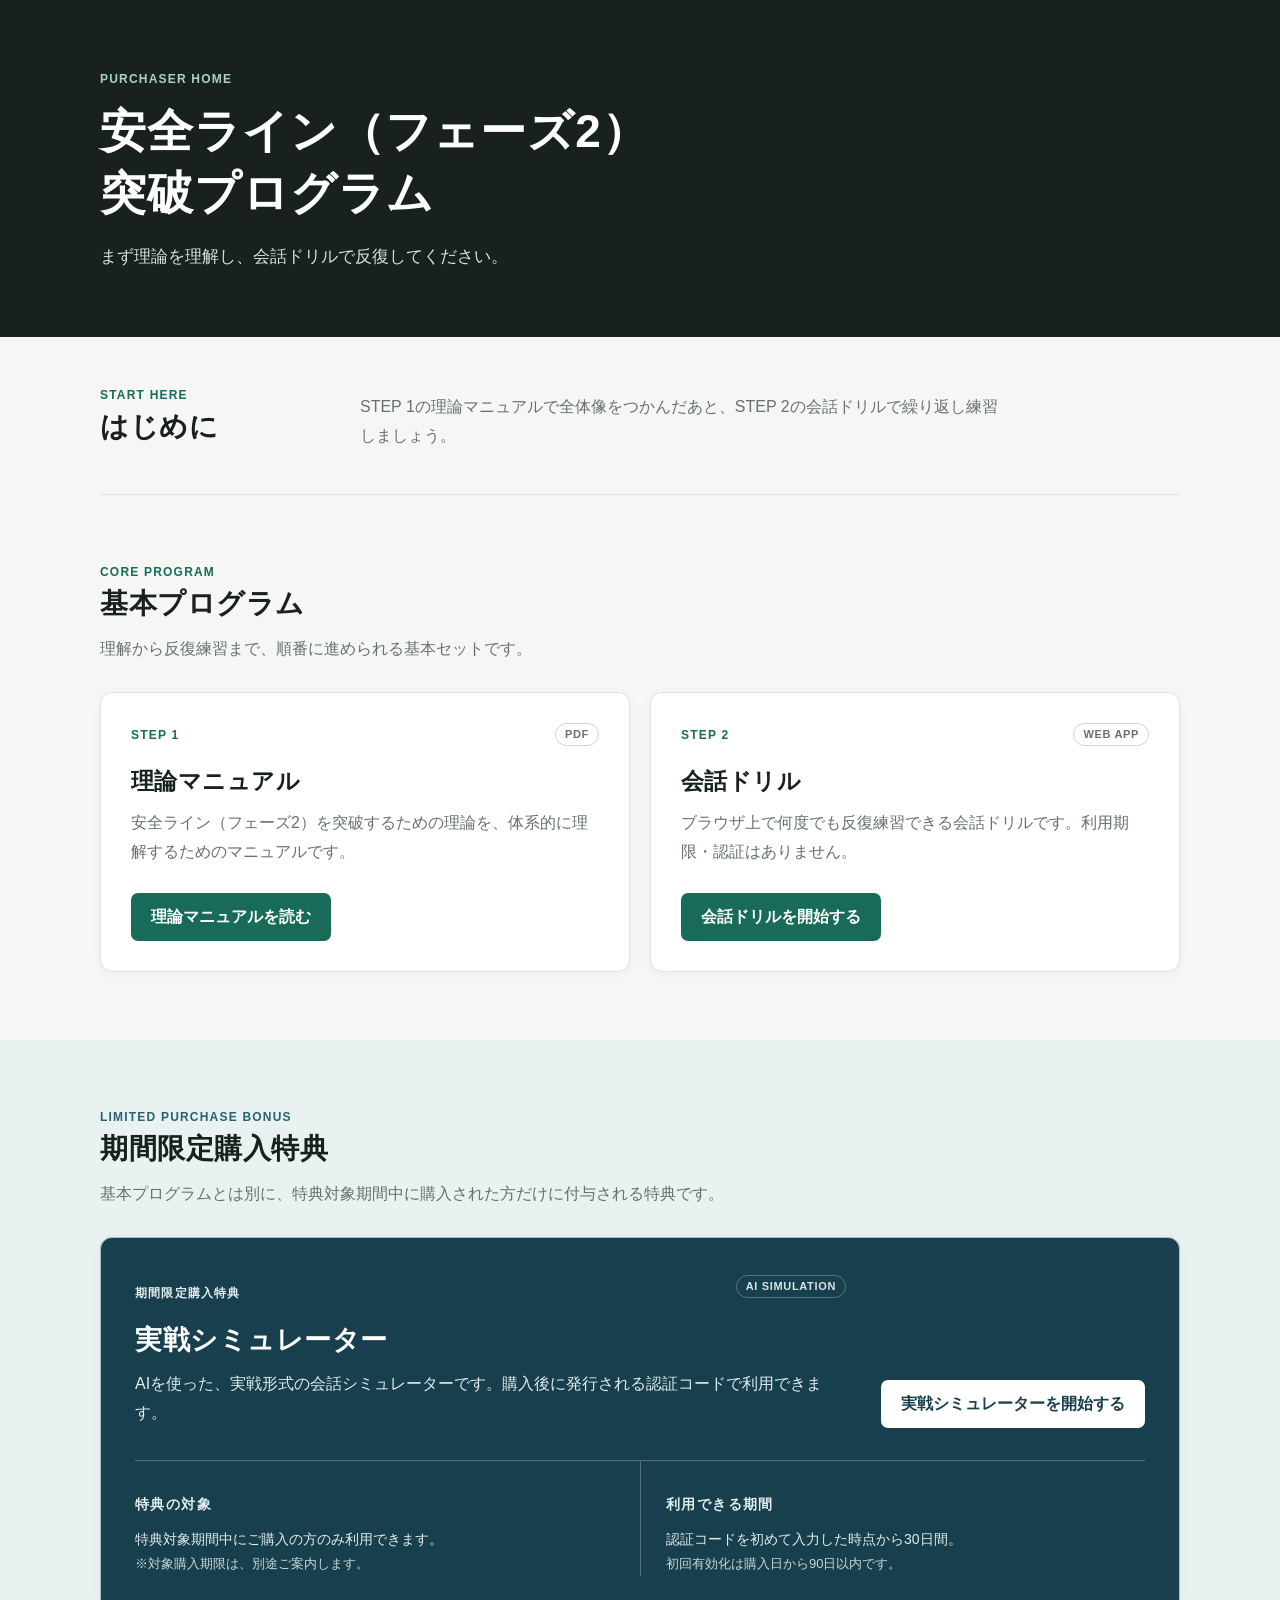
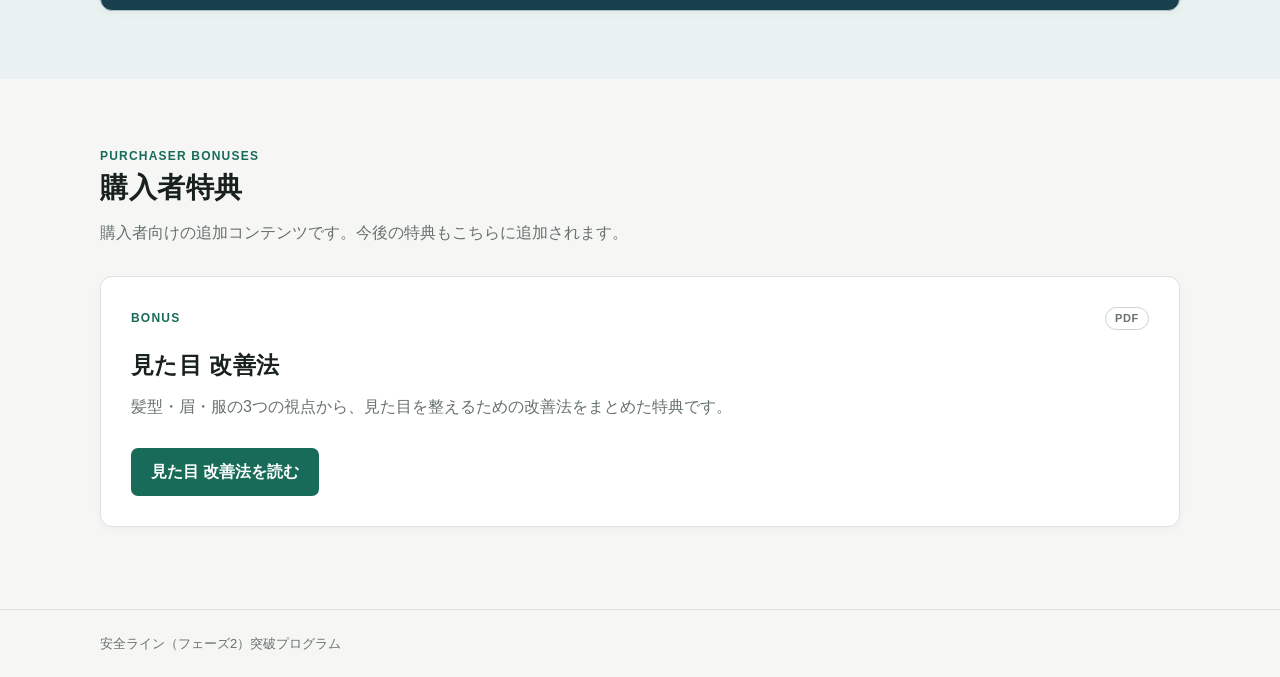
==== program-home/index.html @ c92be57f "Initial safe line program home" ====
<!doctype html>
<html lang="ja">
  <head>
    <meta charset="UTF-8" />
    <meta name="viewport" content="width=device-width, initial-scale=1.0" />
    <meta name="description" content="安全ライン（フェーズ2）突破プログラム 購入者向け商品ホーム" />
    <title>安全ライン（フェーズ2）突破プログラム</title>
    <link rel="stylesheet" href="style.css" />
  </head>
  <body>
    <header class="site-header">
      <div class="container">
        <p class="eyebrow">PURCHASER HOME</p>
        <h1>安全ライン（フェーズ2）<br />突破プログラム</h1>
        <p class="header-lead">まず理論を理解し、会話ドリルで反復してください。</p>
      </div>
    </header>

    <main>
      <section class="container intro" aria-labelledby="start-title">
        <div>
          <p class="section-label">START HERE</p>
          <h2 id="start-title">はじめに</h2>
        </div>
        <p>STEP 1の理論マニュアルで全体像をつかんだあと、STEP 2の会話ドリルで繰り返し練習しましょう。</p>
      </section>

      <section class="container section" aria-labelledby="program-title">
        <div class="section-heading">
          <p class="section-label">CORE PROGRAM</p>
          <h2 id="program-title">基本プログラム</h2>
          <p>理解から反復練習まで、順番に進められる基本セットです。</p>
        </div>
        <div class="card-grid program-grid">
          <article class="card program-card">
            <div class="card-topline">
              <p class="step">STEP 1</p>
              <span class="format">PDF</span>
            </div>
            <h3>理論マニュアル</h3>
            <p>安全ライン（フェーズ2）を突破するための理論を、体系的に理解するためのマニュアルです。</p>
            <a class="button" href="#manual-placeholder">理論マニュアルを読む</a>
          </article>
          <article class="card program-card">
            <div class="card-topline">
              <p class="step">STEP 2</p>
              <span class="format">WEB APP</span>
            </div>
            <h3>会話ドリル</h3>
            <p>ブラウザ上で何度でも反復練習できる会話ドリルです。利用期限・認証はありません。</p>
            <a class="button" href="#drill-placeholder">会話ドリルを開始する</a>
          </article>
        </div>
      </section>

      <section class="limited-section" aria-labelledby="limited-title">
        <div class="container">
          <div class="section-heading limited-heading">
            <p class="section-label">LIMITED PURCHASE BONUS</p>
            <h2 id="limited-title">期間限定購入特典</h2>
            <p>基本プログラムとは別に、特典対象期間中に購入された方だけに付与される特典です。</p>
          </div>
          <article class="card simulator-card">
            <div class="simulator-content">
              <div>
                <div class="card-topline">
                  <p class="bonus-badge">期間限定購入特典</p>
                  <span class="format">AI SIMULATION</span>
                </div>
                <h3>実戦シミュレーター</h3>
                <p>AIを使った、実戦形式の会話シミュレーターです。購入後に発行される認証コードで利用できます。</p>
              </div>
              <a class="button button-light" href="#simulator-placeholder">実戦シミュレーターを開始する</a>
            </div>
            <div class="deadline-notes" aria-label="利用条件">
              <div>
                <p class="note-label">特典の対象</p>
                <p>特典対象期間中にご購入の方のみ利用できます。<br /><span>※対象購入期限は、別途ご案内します。</span></p>
              </div>
              <div>
                <p class="note-label">利用できる期間</p>
                <p>認証コードを初めて入力した時点から30日間。<br /><span>初回有効化は購入日から90日以内です。</span></p>
              </div>
            </div>
          </article>
        </div>
      </section>

      <section class="container section bonus-section" aria-labelledby="bonus-title">
        <div class="section-heading">
          <p class="section-label">PURCHASER BONUSES</p>
          <h2 id="bonus-title">購入者特典</h2>
          <p>購入者向けの追加コンテンツです。今後の特典もこちらに追加されます。</p>
        </div>
        <div class="card-grid bonus-grid">
          <article class="card bonus-card">
            <div class="card-topline">
              <p class="step">BONUS</p>
              <span class="format">PDF</span>
            </div>
            <h3>見た目 改善法</h3>
            <p>髪型・眉・服の3つの視点から、見た目を整えるための改善法をまとめた特典です。</p>
            <a class="button button-secondary" href="#appearance-placeholder">見た目 改善法を読む</a>
          </article>
        </div>
      </section>
    </main>

    <footer class="site-footer"><div class="container">安全ライン（フェーズ2）突破プログラム</div></footer>
  </body>
</html>
---- program-home/style.css ----
:root { --ink:#18211f; --muted:#66716d; --line:#dce3df; --ground:#f6f7f5; --paper:#fff; --accent:#176b58; --accent-dark:#0f4d3f; --limited:#183f4d; --limited-pale:#e9f1f1; }
* { box-sizing:border-box; }
body { margin:0; background:var(--ground); color:var(--ink); font-family:-apple-system,BlinkMacSystemFont,"Hiragino Kaku Gothic ProN","Yu Gothic",Meiryo,sans-serif; font-size:16px; line-height:1.8; }
.container { width:min(1080px, calc(100% - 40px)); margin:0 auto; }
.site-header { background:var(--ink); color:#fff; padding:70px 0 64px; }
.eyebrow,.section-label,.step,.bonus-badge,.note-label { margin:0; font-size:12px; font-weight:700; letter-spacing:.1em; line-height:1.5; }
.eyebrow { color:#a9d2c5; }
h1,h2,h3 { margin:0; font-weight:700; letter-spacing:.02em; line-height:1.35; }
h1 { margin-top:12px; font-size:clamp(29px,4.4vw,46px); }
.header-lead { margin:18px 0 0; color:#d7e1dd; font-size:17px; }
.intro { display:flex; gap:80px; align-items:center; padding:44px 0; border-bottom:1px solid var(--line); }
.intro > div { min-width:180px; }
.section-label { color:var(--accent); }
h2 { font-size:28px; margin-top:4px; }
.intro p:last-child,.section-heading > p:last-child { margin:12px 0 0; color:var(--muted); }
.intro p:last-child { max-width:650px; }
.section { padding:68px 0; }
.section-heading { margin-bottom:28px; }
.card-grid { display:grid; gap:20px; }
.program-grid { grid-template-columns:repeat(2,1fr); }
.bonus-grid { grid-template-columns:repeat(auto-fit,minmax(280px,1fr)); }
.card { background:var(--paper); border:1px solid var(--line); border-radius:12px; padding:30px; box-shadow:0 2px 8px rgba(23,41,34,.04); }
.card-topline { display:flex; justify-content:space-between; gap:16px; align-items:center; }
.step { color:var(--accent); }
.format { border:1px solid #cad5d0; border-radius:999px; padding:3px 9px; color:var(--muted); font-size:11px; font-weight:700; letter-spacing:.06em; line-height:1.4; white-space:nowrap; }
h3 { font-size:23px; margin-top:20px; }
.card > p { margin:12px 0 26px; color:var(--muted); }
.button { display:inline-flex; justify-content:center; align-items:center; min-height:48px; padding:10px 20px; border-radius:7px; background:var(--accent); color:#fff; font-weight:700; line-height:1.5; text-decoration:none; transition:background .15s ease; }
.button:hover { background:var(--accent-dark); }
.limited-section { background:var(--limited-pale); padding:68px 0; }
.limited-heading .section-label { color:#276273; }
.simulator-card { border-color:#aabfc2; background:var(--limited); color:#fff; padding:34px; }
.simulator-content { display:flex; justify-content:space-between; gap:35px; align-items:end; }
.bonus-badge { color:#d3ea9c; }
.simulator-card .format { color:#d8e4e3; border-color:#537681; }
.simulator-card h3 { font-size:27px; }
.simulator-card p { margin:12px 0 0; color:#e2eded; }
.button-light { flex:0 0 auto; background:#fff; color:var(--limited); }
.button-light:hover { background:#e7f0ee; }
.deadline-notes { display:grid; grid-template-columns:1fr 1fr; gap:0; margin-top:32px; border-top:1px solid #50717a; }
.deadline-notes > div { padding:20px 22px 0 0; }
.deadline-notes > div + div { padding-left:25px; border-left:1px solid #50717a; }
.note-label { color:#b4d1d1; }
.deadline-notes p { font-size:14px; line-height:1.7; }
.deadline-notes span { color:#c7d7d6; font-size:13px; }
.bonus-section { padding-bottom:82px; }
.button-secondary { background:var(--accent); color:#fff; }
.button-secondary:hover { background:var(--accent-dark); }
.site-footer { border-top:1px solid var(--line); padding:22px 0; color:var(--muted); font-size:13px; }
@media (max-width:700px) { .container { width:min(100% - 32px,1080px); } .site-header { padding:48px 0; } .intro { display:block; padding:34px 0; } .intro p:last-child { margin-top:10px; } .section,.limited-section { padding:48px 0; } .program-grid,.deadline-notes { grid-template-columns:1fr; } .card { padding:25px; } .simulator-content { display:block; } .simulator-content .button { margin-top:25px; width:100%; } .deadline-notes > div + div { margin-top:16px; padding:20px 0 0; border-left:0; border-top:1px solid #50717a; } .deadline-notes > div { padding-right:0; } }
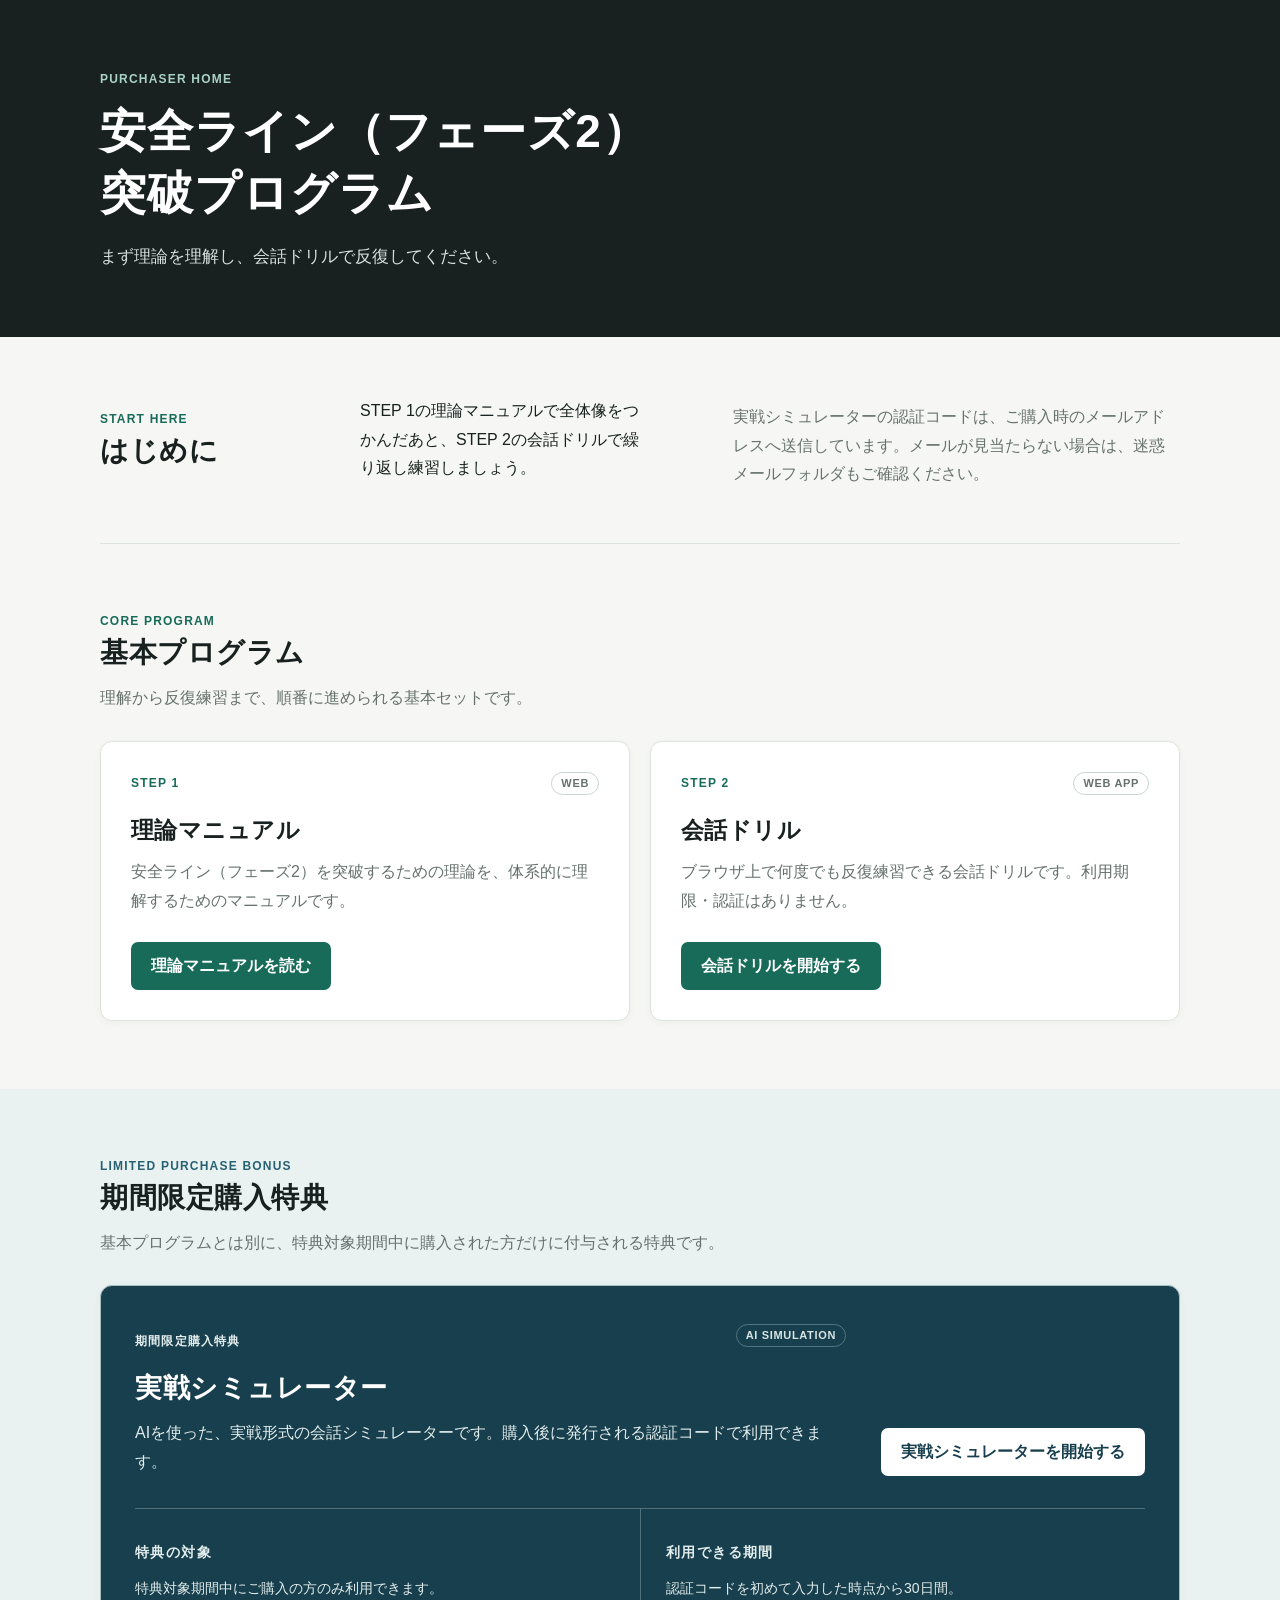
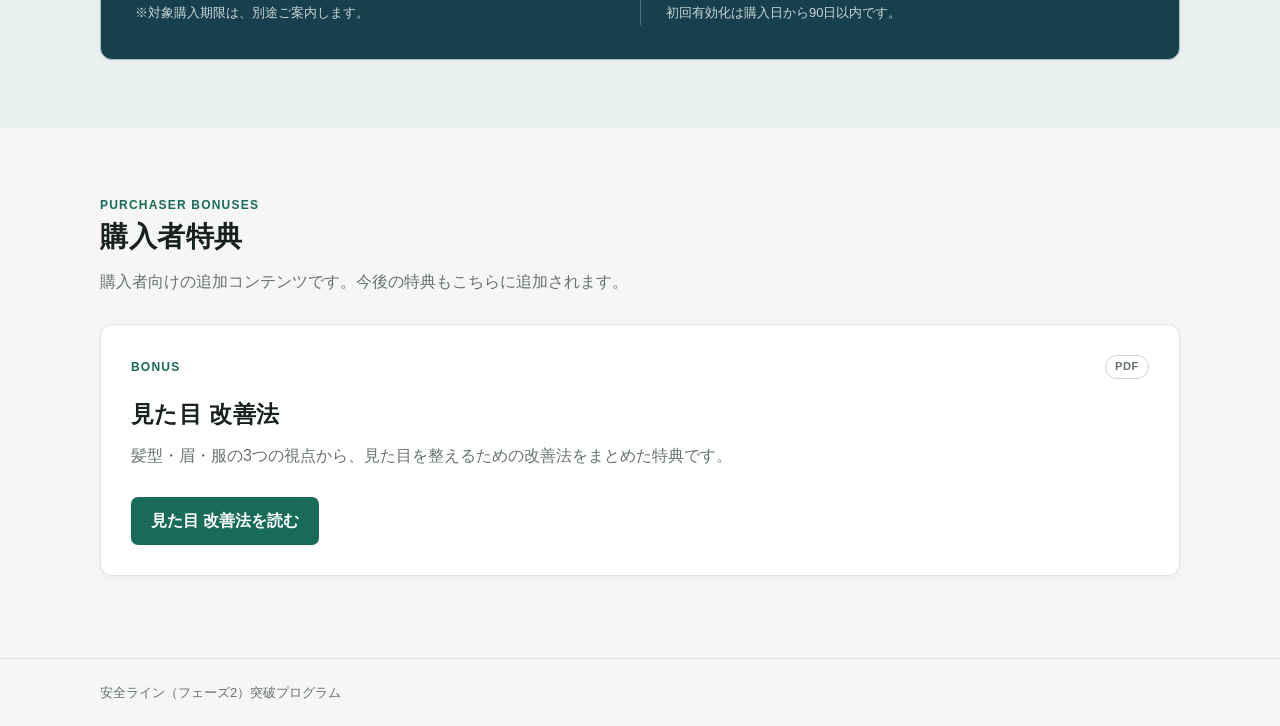
==== commit 23e333f7: "Update program home notice" ====
--- a/program-home/index.html
+++ b/program-home/index.html
@@ -23,6 +23,7 @@
           <h2 id="start-title">はじめに</h2>
         </div>
         <p>STEP 1の理論マニュアルで全体像をつかんだあと、STEP 2の会話ドリルで繰り返し練習しましょう。</p>
+        <p>実戦シミュレーターの認証コードは、ご購入時のメールアドレスへ送信しています。メールが見当たらない場合は、迷惑メールフォルダもご確認ください。</p>
       </section>
 
       <section class="container section" aria-labelledby="program-title">
@@ -35,11 +36,11 @@
           <article class="card program-card">
             <div class="card-topline">
               <p class="step">STEP 1</p>
-              <span class="format">PDF</span>
+              <span class="format">WEB</span>
             </div>
             <h3>理論マニュアル</h3>
             <p>安全ライン（フェーズ2）を突破するための理論を、体系的に理解するためのマニュアルです。</p>
-            <a class="button" href="#manual-placeholder">理論マニュアルを読む</a>
+            <a class="button" href="materials/safety-manual.html" target="_blank" rel="noopener">理論マニュアルを読む</a>
           </article>
           <article class="card program-card">
             <div class="card-topline">
@@ -48,7 +49,7 @@
             </div>
             <h3>会話ドリル</h3>
             <p>ブラウザ上で何度でも反復練習できる会話ドリルです。利用期限・認証はありません。</p>
-            <a class="button" href="#drill-placeholder">会話ドリルを開始する</a>
+            <a class="button" href="drill/" target="_blank" rel="noopener">会話ドリルを開始する</a>
           </article>
         </div>
       </section>
@@ -70,7 +71,7 @@
                 <h3>実戦シミュレーター</h3>
                 <p>AIを使った、実戦形式の会話シミュレーターです。購入後に発行される認証コードで利用できます。</p>
               </div>
-              <a class="button button-light" href="#simulator-placeholder">実戦シミュレーターを開始する</a>
+              <a class="button button-light" href="simulator/" target="_blank" rel="noopener">実戦シミュレーターを開始する</a>
             </div>
             <div class="deadline-notes" aria-label="利用条件">
               <div>
@@ -100,7 +101,7 @@
             </div>
             <h3>見た目 改善法</h3>
             <p>髪型・眉・服の3つの視点から、見た目を整えるための改善法をまとめた特典です。</p>
-            <a class="button button-secondary" href="#appearance-placeholder">見た目 改善法を読む</a>
+            <a class="button button-secondary" href="materials/appearance-guide.html" target="_blank" rel="noopener">見た目 改善法を読む</a>
           </article>
         </div>
       </section>
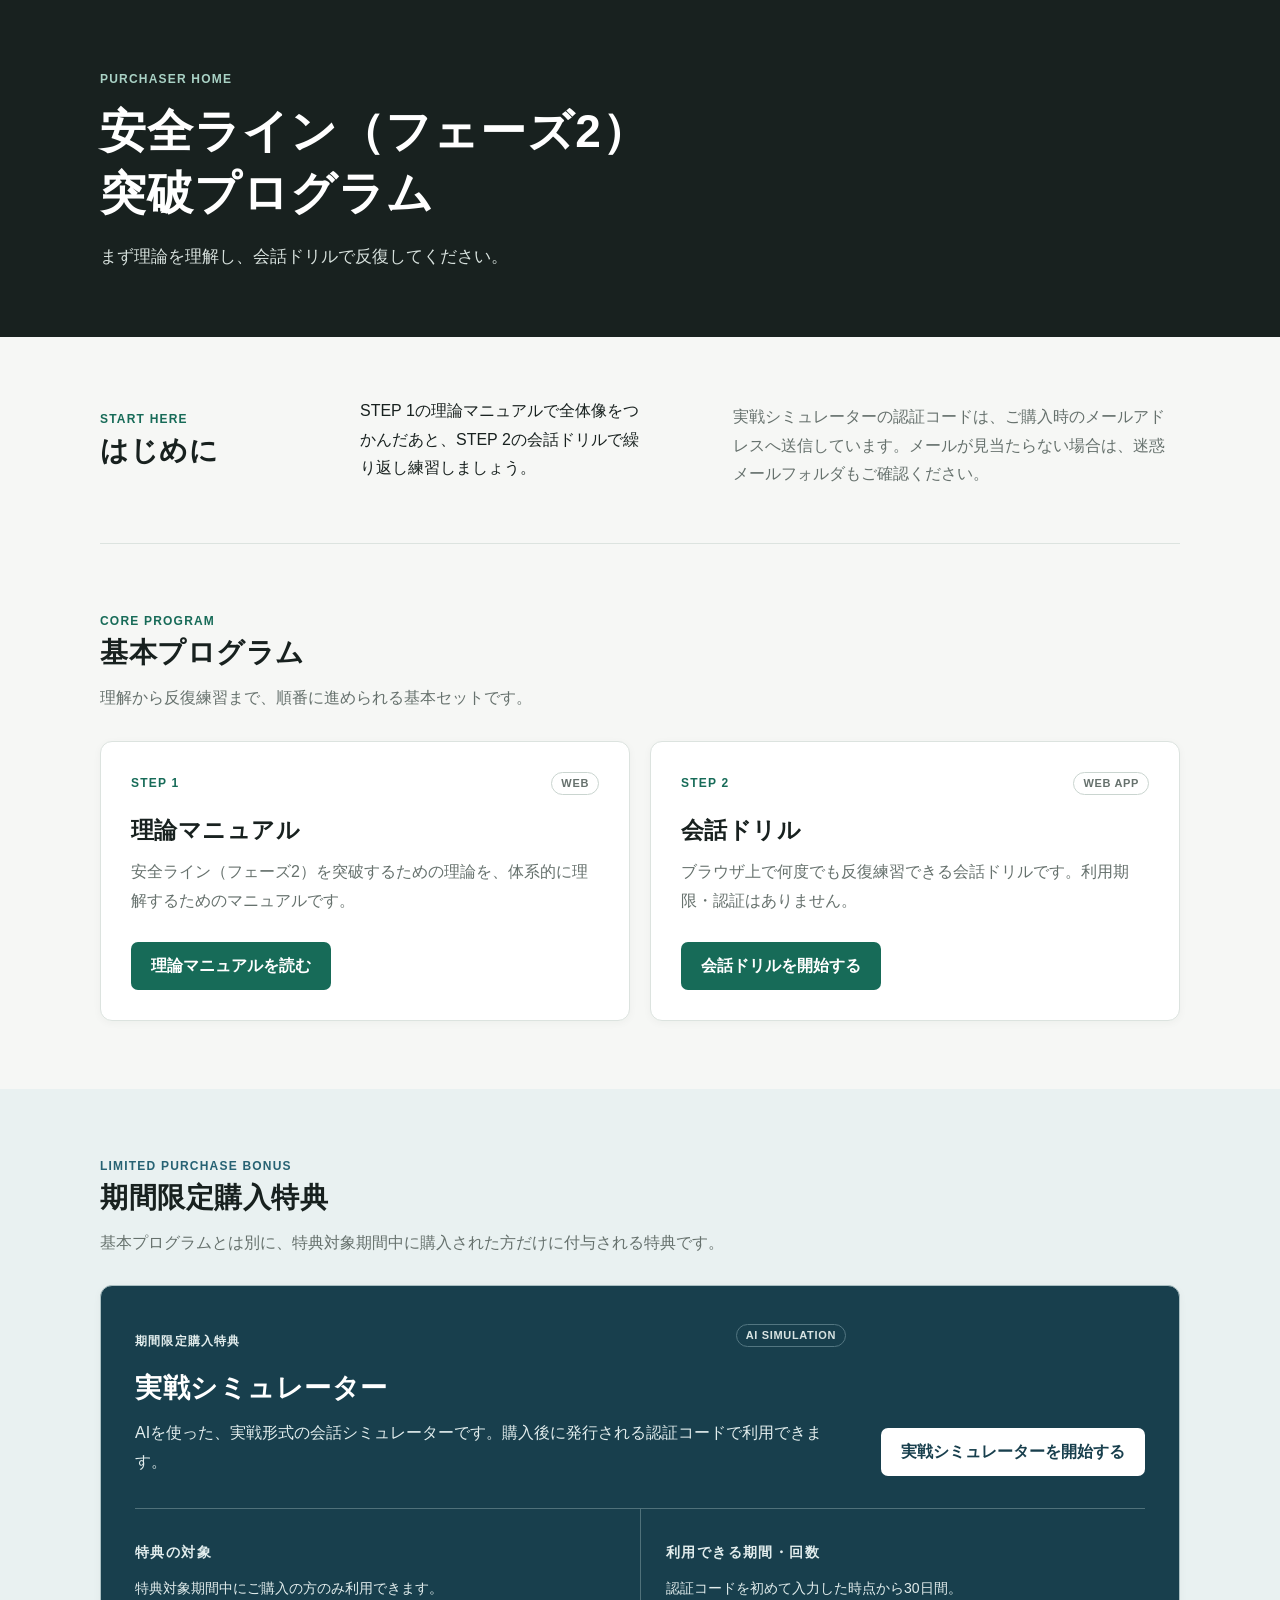
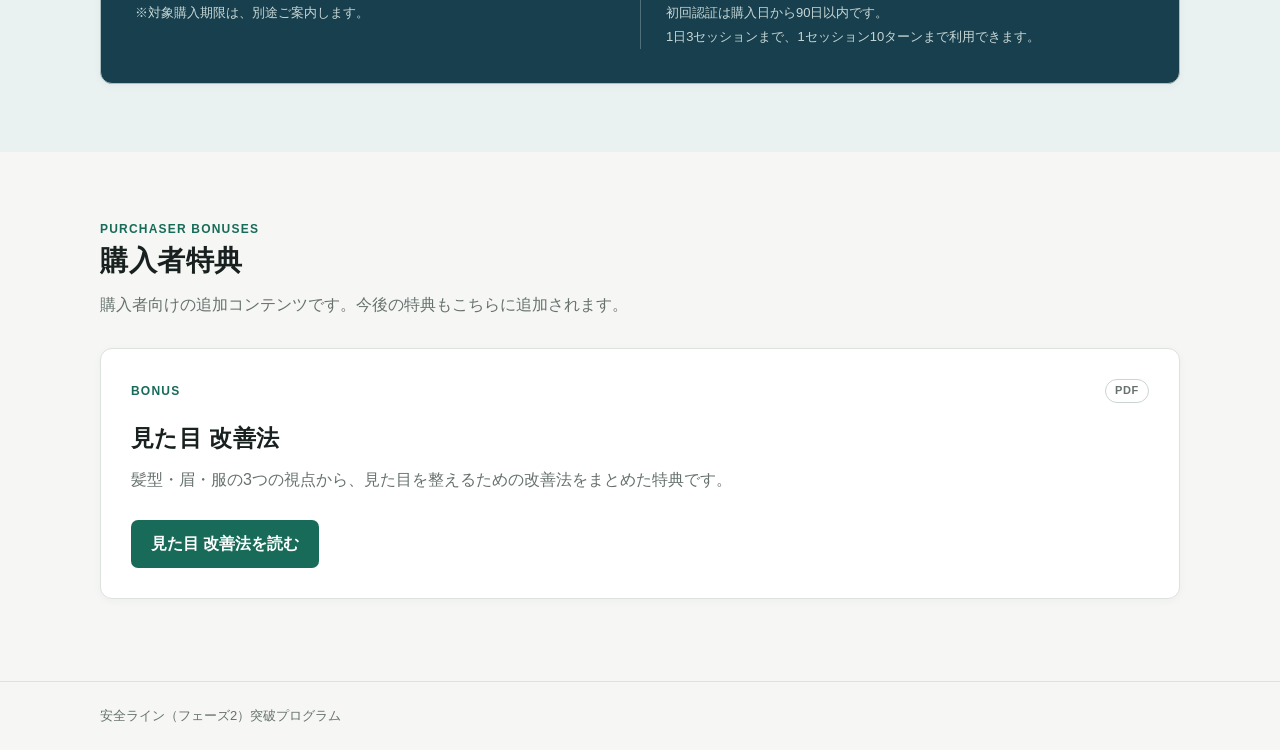
==== commit 4507fe2f: "Update simulator usage limits" ====
--- a/program-home/index.html
+++ b/program-home/index.html
@@ -79,8 +79,8 @@
                 <p>特典対象期間中にご購入の方のみ利用できます。<br /><span>※対象購入期限は、別途ご案内します。</span></p>
               </div>
               <div>
-                <p class="note-label">利用できる期間</p>
-                <p>認証コードを初めて入力した時点から30日間。<br /><span>初回有効化は購入日から90日以内です。</span></p>
+                <p class="note-label">利用できる期間・回数</p>
+                <p>認証コードを初めて入力した時点から30日間。<br /><span>初回認証は購入日から90日以内です。</span><br /><span>1日3セッションまで、1セッション10ターンまで利用できます。</span></p>
               </div>
             </div>
           </article>
